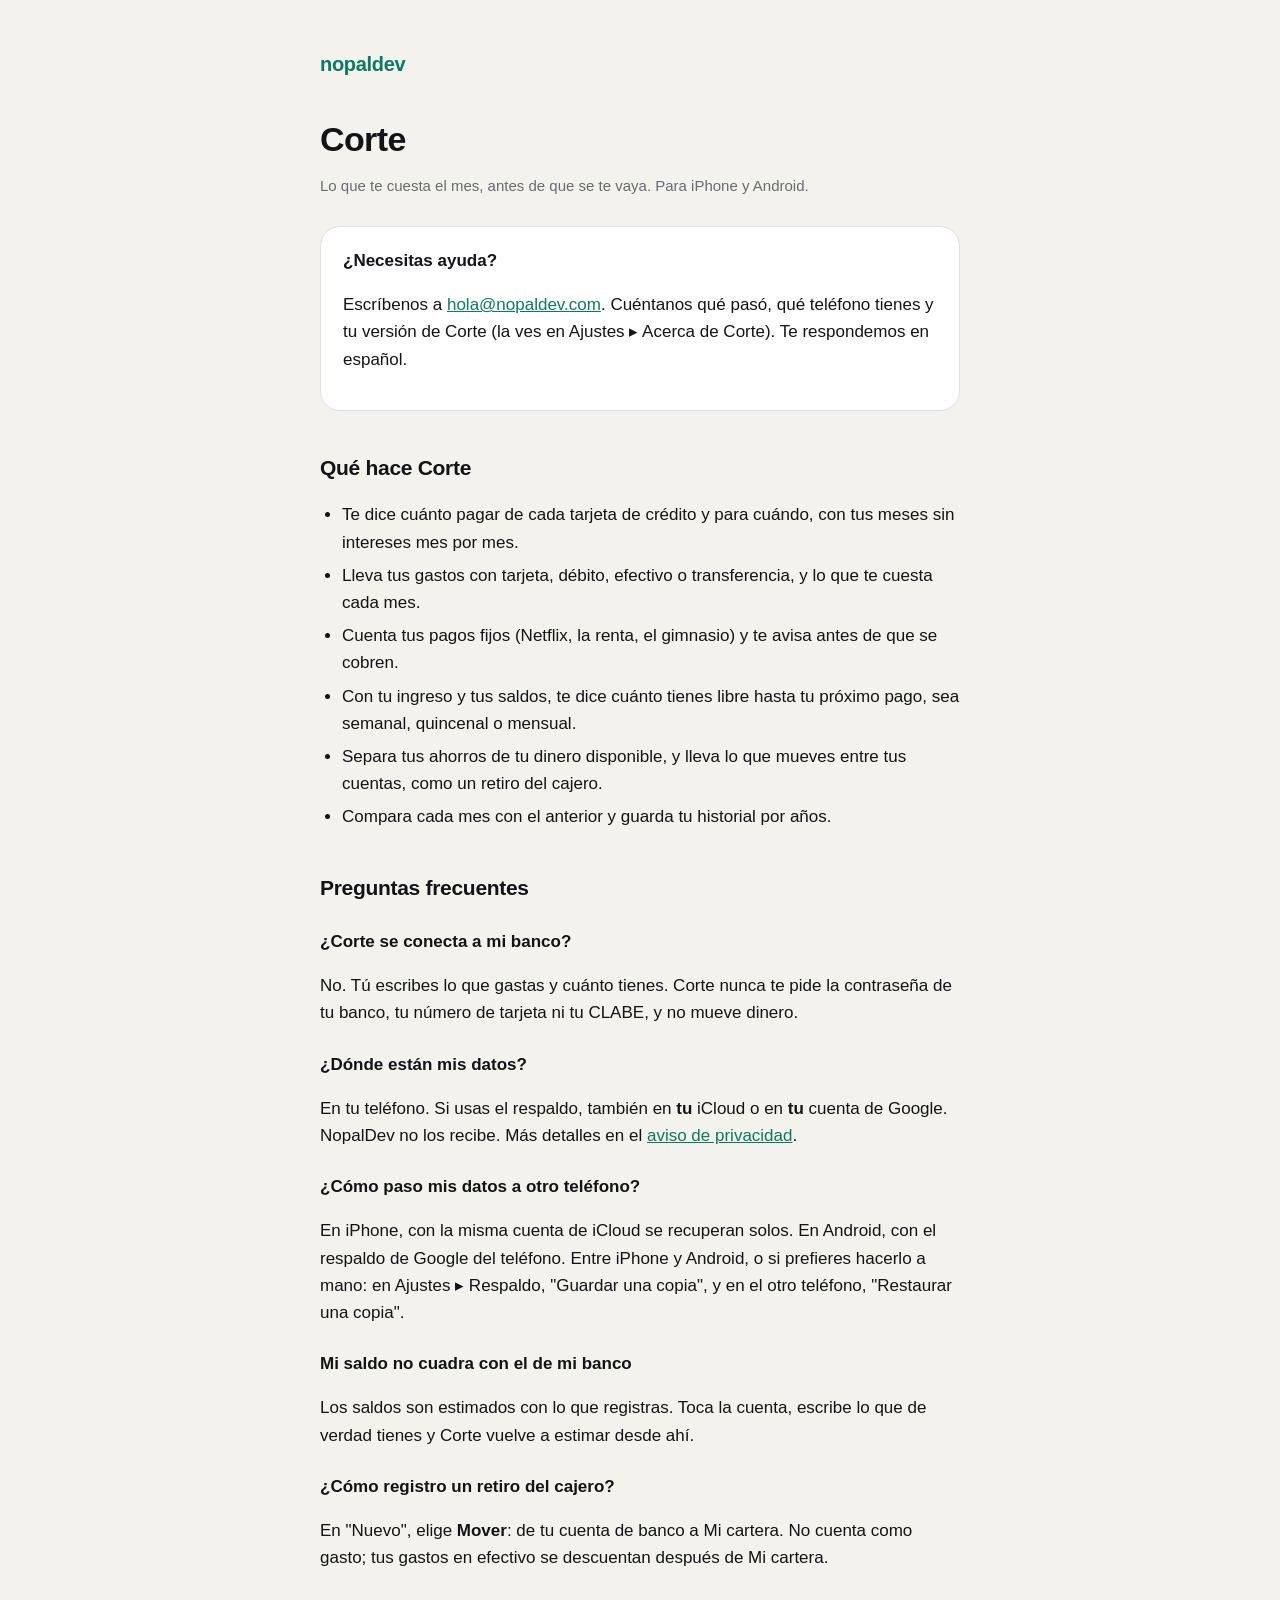
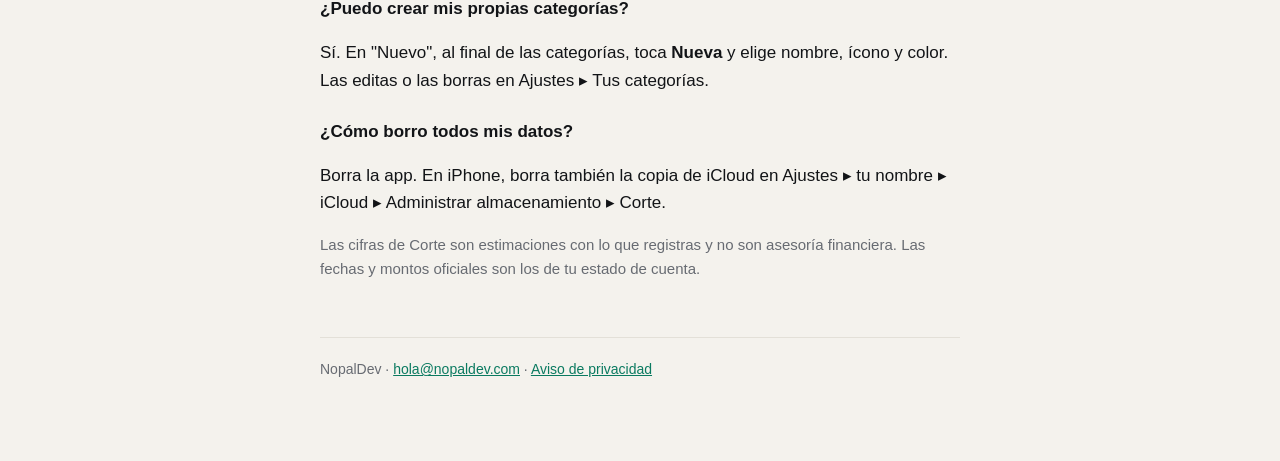
==== corte/index.html @ 1aeb7751 "NopalDev: portada, soporte y aviso de privacidad de Corte" ====
<!doctype html>
<html lang="es-MX">
<head>
  <meta charset="utf-8">
  <meta name="viewport" content="width=device-width, initial-scale=1">
  <title>Corte · Soporte</title>
  <meta name="description" content="Ayuda y contacto de Corte: tus tarjetas, tus meses sin intereses, tus pagos fijos y lo que te queda hasta tu próximo pago.">
  <link rel="icon" href="/favicon.svg" type="image/svg+xml">
  <link rel="stylesheet" href="/estilos.css">
</head>
<body>
  <main>
    <header class="marca"><a href="/">nopaldev</a></header>

    <h1>Corte</h1>
    <p class="nota">Lo que te cuesta el mes, antes de que se te vaya. Para iPhone y Android.</p>

    <div class="resumen">
      <strong>¿Necesitas ayuda?</strong>
      <p>Escríbenos a <a href="mailto:hola@nopaldev.com?subject=Ayuda%20con%20Corte">hola@nopaldev.com</a>. Cuéntanos qué
        pasó, qué teléfono tienes y tu versión de Corte (la ves en Ajustes ▸ Acerca de Corte). Te respondemos en español.</p>
    </div>

    <h2>Qué hace Corte</h2>
    <ul>
      <li>Te dice cuánto pagar de cada tarjeta de crédito y para cuándo, con tus meses sin intereses mes por mes.</li>
      <li>Lleva tus gastos con tarjeta, débito, efectivo o transferencia, y lo que te cuesta cada mes.</li>
      <li>Cuenta tus pagos fijos (Netflix, la renta, el gimnasio) y te avisa antes de que se cobren.</li>
      <li>Con tu ingreso y tus saldos, te dice cuánto tienes libre hasta tu próximo pago, sea semanal, quincenal o mensual.</li>
      <li>Separa tus ahorros de tu dinero disponible, y lleva lo que mueves entre tus cuentas, como un retiro del cajero.</li>
      <li>Compara cada mes con el anterior y guarda tu historial por años.</li>
    </ul>

    <h2>Preguntas frecuentes</h2>

    <h3>¿Corte se conecta a mi banco?</h3>
    <p>No. Tú escribes lo que gastas y cuánto tienes. Corte nunca te pide la contraseña de tu banco, tu número de tarjeta ni
      tu CLABE, y no mueve dinero.</p>

    <h3>¿Dónde están mis datos?</h3>
    <p>En tu teléfono. Si usas el respaldo, también en <strong>tu</strong> iCloud o en <strong>tu</strong> cuenta de
      Google. NopalDev no los recibe. Más detalles en el <a href="/corte/privacidad/">aviso de privacidad</a>.</p>

    <h3>¿Cómo paso mis datos a otro teléfono?</h3>
    <p>En iPhone, con la misma cuenta de iCloud se recuperan solos. En Android, con el respaldo de Google del teléfono. Entre
      iPhone y Android, o si prefieres hacerlo a mano: en Ajustes ▸ Respaldo, "Guardar una copia", y en el otro teléfono,
      "Restaurar una copia".</p>

    <h3>Mi saldo no cuadra con el de mi banco</h3>
    <p>Los saldos son estimados con lo que registras. Toca la cuenta, escribe lo que de verdad tienes y Corte vuelve a
      estimar desde ahí.</p>

    <h3>¿Cómo registro un retiro del cajero?</h3>
    <p>En "Nuevo", elige <strong>Mover</strong>: de tu cuenta de banco a Mi cartera. No cuenta como gasto; tus gastos en
      efectivo se descuentan después de Mi cartera.</p>

    <h3>¿Puedo crear mis propias categorías?</h3>
    <p>Sí. En "Nuevo", al final de las categorías, toca <strong>Nueva</strong> y elige nombre, ícono y color. Las editas o
      las borras en Ajustes ▸ Tus categorías.</p>

    <h3>¿Cómo borro todos mis datos?</h3>
    <p>Borra la app. En iPhone, borra también la copia de iCloud en Ajustes ▸ tu nombre ▸ iCloud ▸ Administrar
      almacenamiento ▸ Corte.</p>

    <p class="nota">Las cifras de Corte son estimaciones con lo que registras y no son asesoría financiera. Las fechas y
      montos oficiales son los de tu estado de cuenta.</p>

    <footer>NopalDev · <a href="mailto:hola@nopaldev.com">hola@nopaldev.com</a> ·
      <a href="/corte/privacidad/">Aviso de privacidad</a></footer>
  </main>
</body>
</html>
---- estilos.css ----
/* NopalDev: la misma paleta que Corte. Papel cálido y tinta; agave como color de marca. */
:root {
  --paper: #F4F2ED;
  --surface: #FFFFFF;
  --ink: #121417;
  --ink-2: #676B72;
  --hairline: #E3E0D8;
  --agave: #0A7A60;
  color-scheme: light dark;
}
@media (prefers-color-scheme: dark) {
  :root {
    --paper: #0B0C0E;
    --surface: #16181C;
    --ink: #F3F2EE;
    --ink-2: #9A9EA6;
    --hairline: #272A30;
    --agave: #3FCFA2;
  }
}
* { box-sizing: border-box; }
html { -webkit-text-size-adjust: 100%; }
body {
  margin: 0;
  background: var(--paper);
  color: var(--ink);
  font: 17px/1.6 -apple-system, BlinkMacSystemFont, "SF Pro Text", "Segoe UI", Roboto, "Helvetica Neue", Arial, sans-serif;
}
main { max-width: 680px; margin: 0 auto; padding: 48px 20px 80px; }
header.marca { display: flex; align-items: center; gap: 10px; margin-bottom: 40px; }
header.marca a { color: var(--agave); text-decoration: none; font-weight: 800; font-size: 20px; letter-spacing: -0.3px; }
h1 { font-size: 34px; line-height: 1.15; letter-spacing: -0.6px; margin: 0 0 12px; }
h2 { font-size: 21px; letter-spacing: -0.3px; margin: 40px 0 8px; }
h3 { font-size: 17px; margin: 24px 0 4px; }
p, li { color: var(--ink); }
.nota { color: var(--ink-2); font-size: 15px; }
a { color: var(--agave); }
ul { padding-left: 22px; }
li + li { margin-top: 6px; }
.resumen {
  background: var(--surface);
  border: 1px solid var(--hairline);
  border-radius: 20px;
  padding: 20px 22px;
  margin: 28px 0;
}
.resumen ul { margin: 8px 0 0; }
.apps { list-style: none; padding: 0; margin: 24px 0; }
.apps li {
  background: var(--surface);
  border: 1px solid var(--hairline);
  border-radius: 20px;
  padding: 18px 20px;
}
.apps strong { font-size: 19px; }
footer { margin-top: 56px; padding-top: 20px; border-top: 1px solid var(--hairline); color: var(--ink-2); font-size: 14px; }
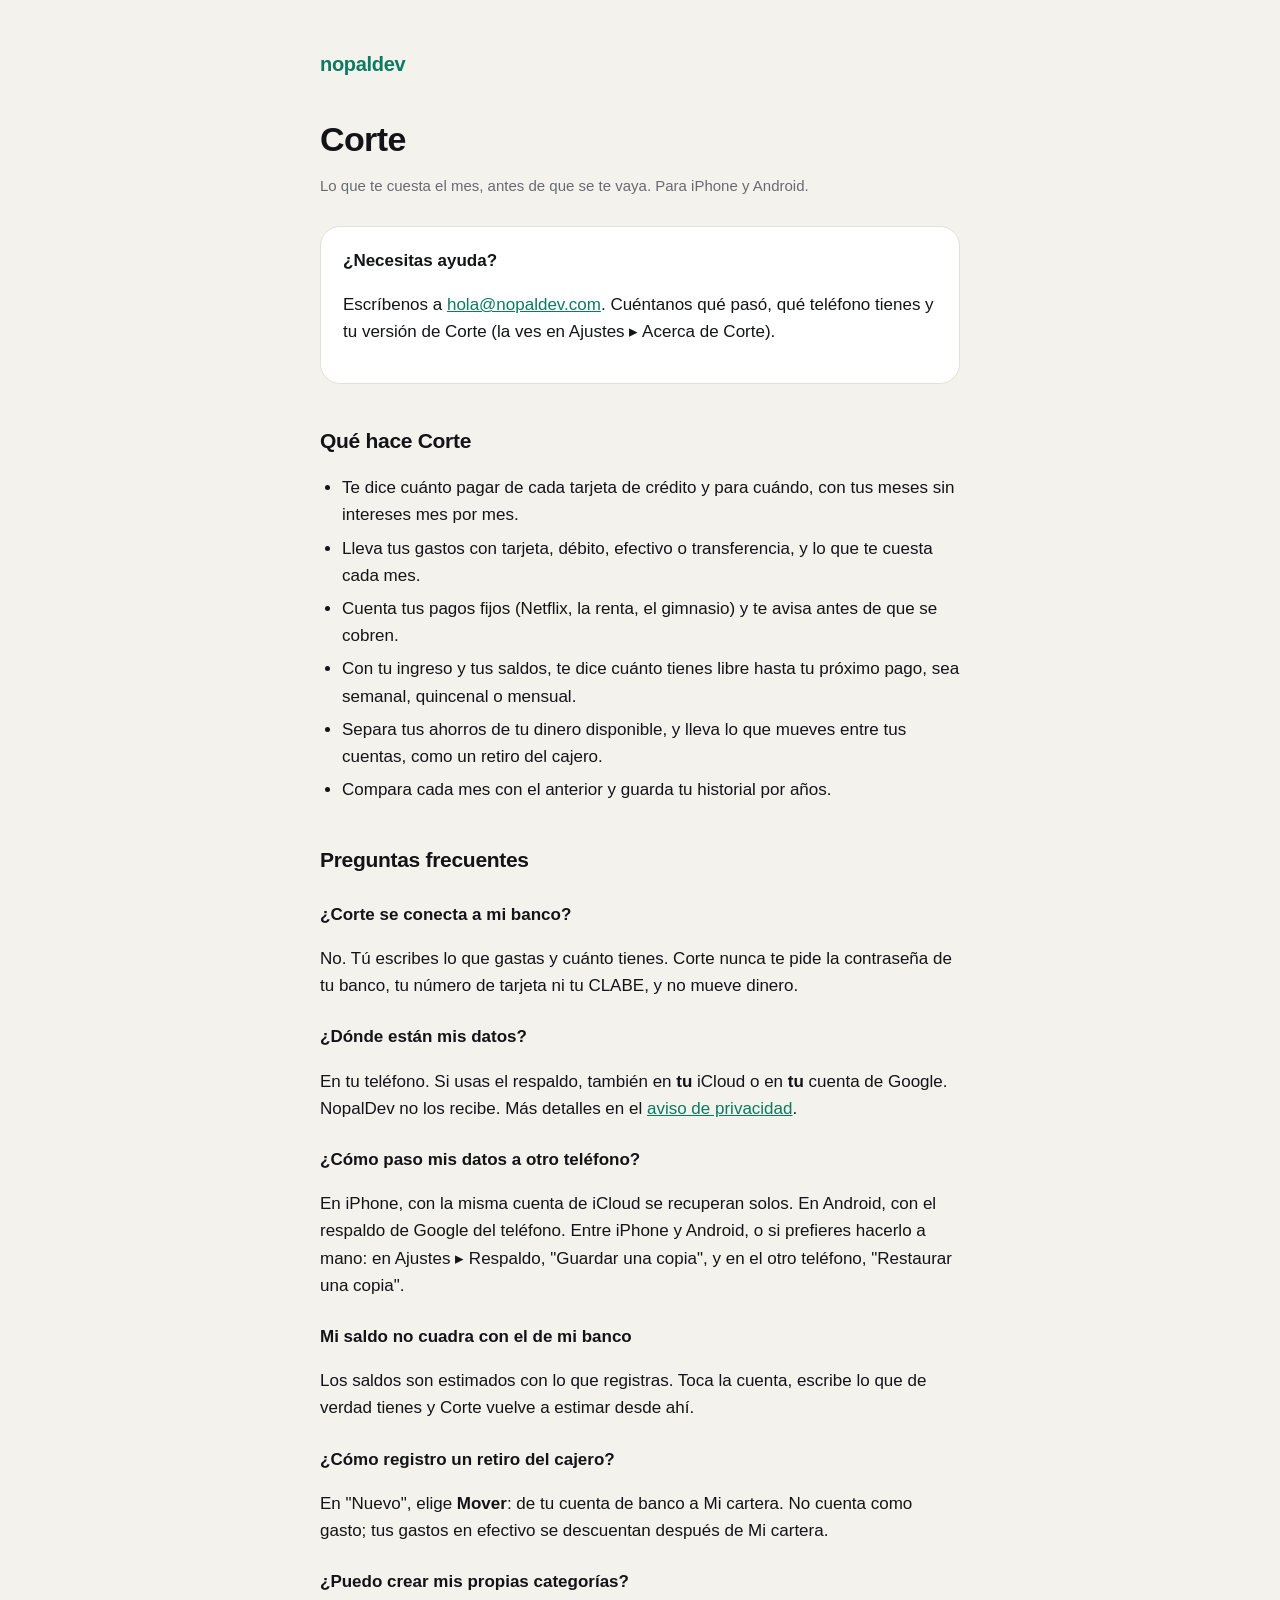
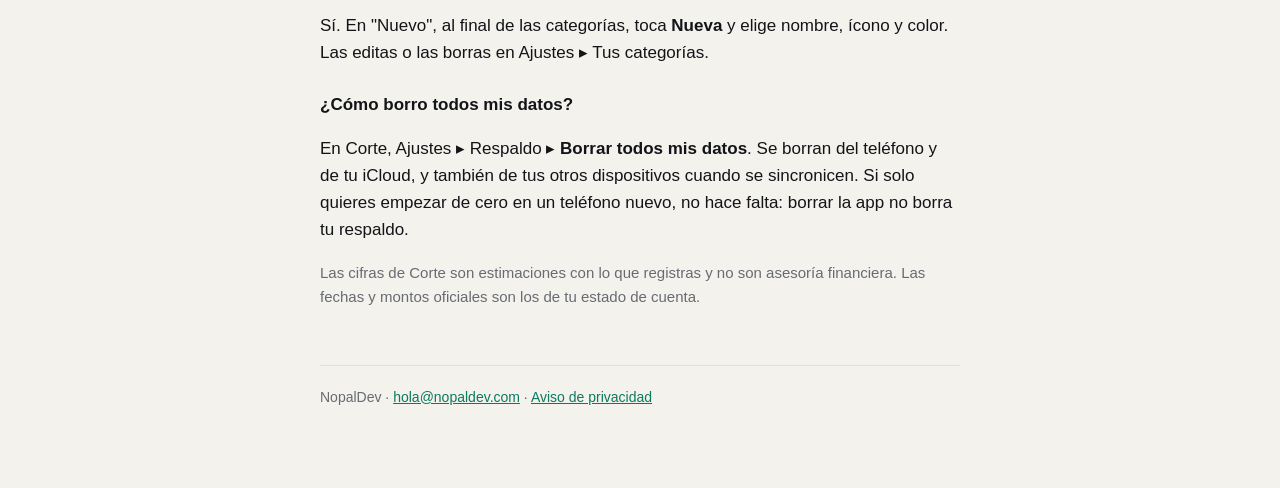
==== commit 0da493f5: "Textos neutrales y cómo borrar todos tus datos desde Corte" ====
--- a/corte/index.html
+++ b/corte/index.html
@@ -1,5 +1,5 @@
 <!doctype html>
-<html lang="es-MX">
+<html lang="es">
 <head>
   <meta charset="utf-8">
   <meta name="viewport" content="width=device-width, initial-scale=1">
@@ -18,7 +18,7 @@
     <div class="resumen">
       <strong>¿Necesitas ayuda?</strong>
       <p>Escríbenos a <a href="mailto:hola@nopaldev.com?subject=Ayuda%20con%20Corte">hola@nopaldev.com</a>. Cuéntanos qué
-        pasó, qué teléfono tienes y tu versión de Corte (la ves en Ajustes ▸ Acerca de Corte). Te respondemos en español.</p>
+        pasó, qué teléfono tienes y tu versión de Corte (la ves en Ajustes ▸ Acerca de Corte).</p>
     </div>
 
     <h2>Qué hace Corte</h2>
@@ -59,8 +59,9 @@
       las borras en Ajustes ▸ Tus categorías.</p>
 
     <h3>¿Cómo borro todos mis datos?</h3>
-    <p>Borra la app. En iPhone, borra también la copia de iCloud en Ajustes ▸ tu nombre ▸ iCloud ▸ Administrar
-      almacenamiento ▸ Corte.</p>
+    <p>En Corte, Ajustes ▸ Respaldo ▸ <strong>Borrar todos mis datos</strong>. Se borran del teléfono y de tu iCloud, y
+      también de tus otros dispositivos cuando se sincronicen. Si solo quieres empezar de cero en un teléfono nuevo, no
+      hace falta: borrar la app no borra tu respaldo.</p>
 
     <p class="nota">Las cifras de Corte son estimaciones con lo que registras y no son asesoría financiera. Las fechas y
       montos oficiales son los de tu estado de cuenta.</p>
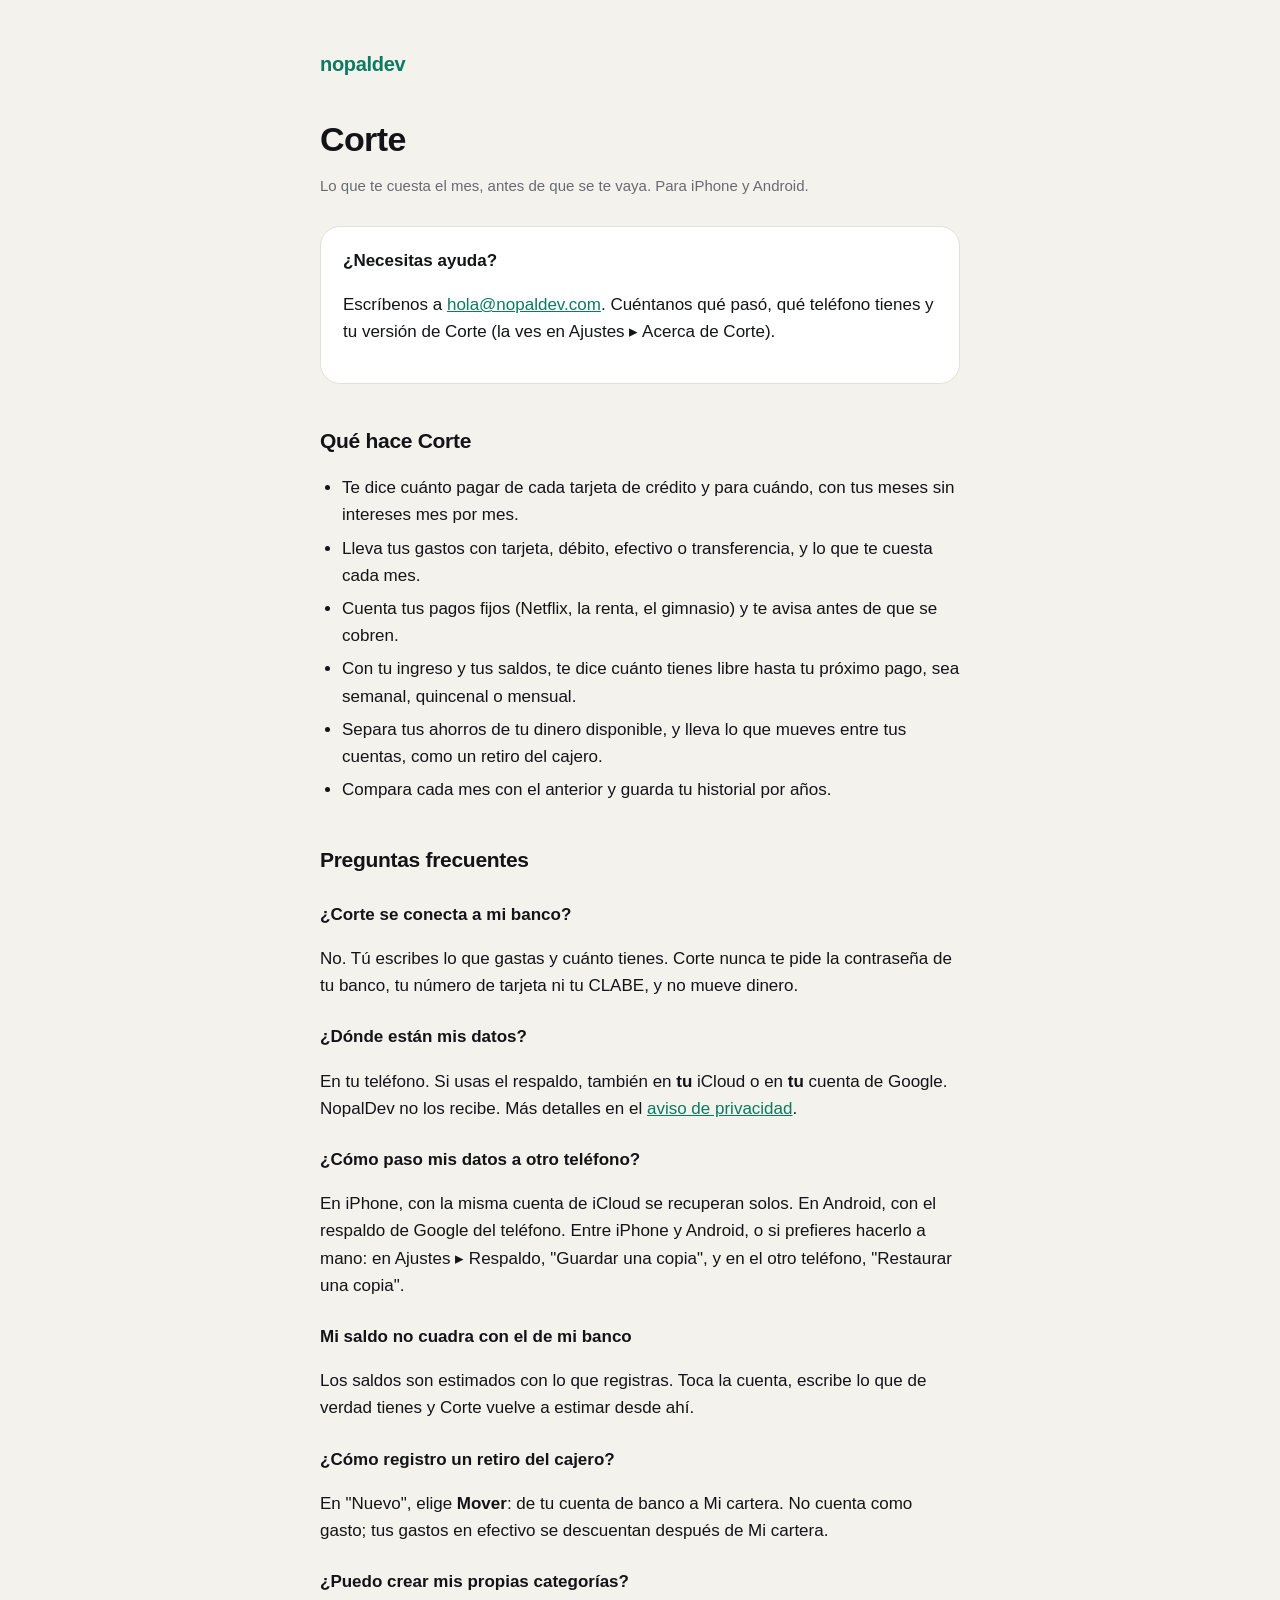
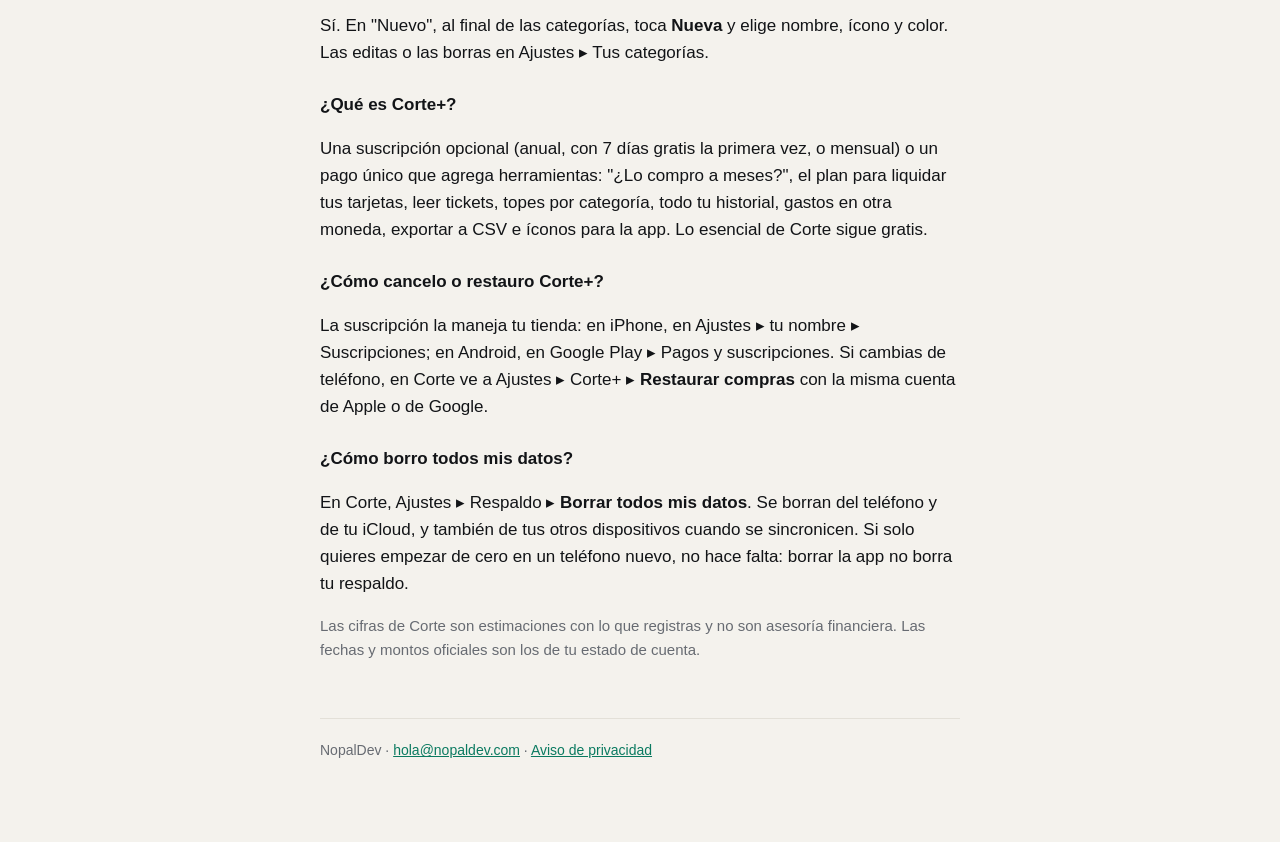
==== commit 8c2c4fc5: "Corte: Corte+ en el aviso de privacidad y en las preguntas frecuentes" ====
--- a/corte/index.html
+++ b/corte/index.html
@@ -58,6 +58,16 @@
     <p>Sí. En "Nuevo", al final de las categorías, toca <strong>Nueva</strong> y elige nombre, ícono y color. Las editas o
       las borras en Ajustes ▸ Tus categorías.</p>
 
+    <h3>¿Qué es Corte+?</h3>
+    <p>Una suscripción opcional (anual, con 7 días gratis la primera vez, o mensual) o un pago único que agrega
+      herramientas: "¿Lo compro a meses?", el plan para liquidar tus tarjetas, leer tickets, topes por categoría, todo tu
+      historial, gastos en otra moneda, exportar a CSV e íconos para la app. Lo esencial de Corte sigue gratis.</p>
+
+    <h3>¿Cómo cancelo o restauro Corte+?</h3>
+    <p>La suscripción la maneja tu tienda: en iPhone, en Ajustes ▸ tu nombre ▸ Suscripciones; en Android, en Google
+      Play ▸ Pagos y suscripciones. Si cambias de teléfono, en Corte ve a Ajustes ▸ Corte+ ▸ <strong>Restaurar
+      compras</strong> con la misma cuenta de Apple o de Google.</p>
+
     <h3>¿Cómo borro todos mis datos?</h3>
     <p>En Corte, Ajustes ▸ Respaldo ▸ <strong>Borrar todos mis datos</strong>. Se borran del teléfono y de tu iCloud, y
       también de tus otros dispositivos cuando se sincronicen. Si solo quieres empezar de cero en un teléfono nuevo, no
